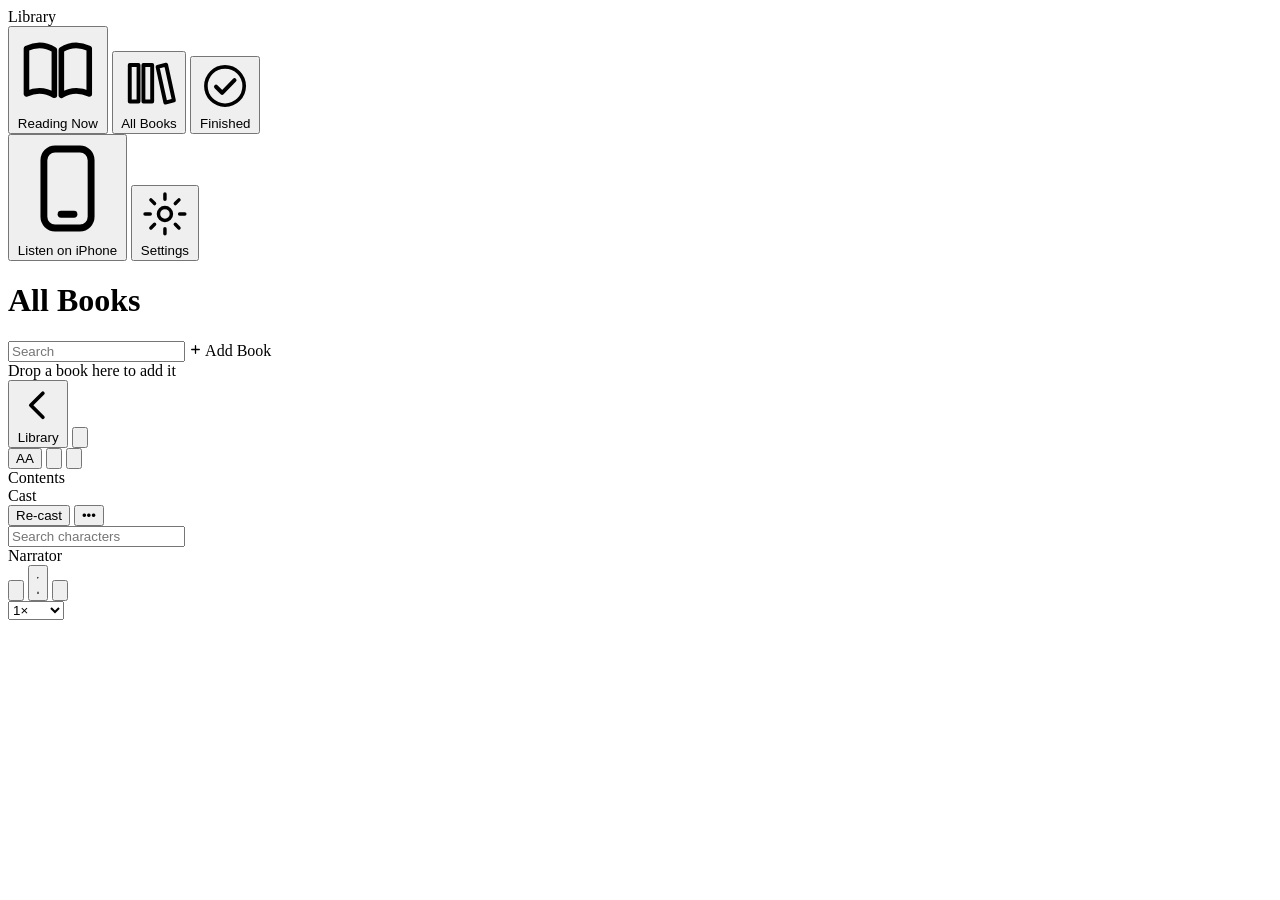
==== realbook/static/index.html @ 7ae171ad "RealBook for iPhone: offline copies that keep your place in step The Mac gets a Listen on iPhone tab" ====
<!doctype html>
<html lang="en">
<head>
  <meta charset="utf-8">
  <meta name="viewport" content="width=device-width, initial-scale=1, viewport-fit=cover">
  <meta name="apple-mobile-web-app-capable" content="yes">
  <meta name="apple-mobile-web-app-status-bar-style" content="default">
  <meta name="theme-color" content="#1e1e1e" media="(prefers-color-scheme: dark)">
  <link rel="apple-touch-icon" href="/static/icon-180.png">
  <link rel="manifest" href="/manifest.webmanifest">
  <title>RealBook</title>
  <link rel="stylesheet" href="/static/style.css">
</head>
<body>
  <!-- Library -->
  <div id="library" class="view library">
    <aside class="sidebar pywebview-drag-region">
      <div class="sidebar-top pywebview-drag-region"></div>
      <nav class="sidebar-nav pywebview-drag-region">
        <div class="sidebar-label">Library</div>
        <button class="nav-item" data-filter="reading">
          <svg viewBox="0 0 24 24"><path d="M3 5.6c2.7-1.3 5.5-1.2 8 .4v13c-2.5-1.5-5.3-1.6-8-.4v-13Zm10 .4c2.5-1.6 5.3-1.7 8-.4v13c-2.7-1.2-5.5-1.1-8 .4v-13Z" fill="none" stroke="currentColor" stroke-width="1.6" stroke-linejoin="round"/></svg>
          Reading Now
        </button>
        <button class="nav-item" data-filter="all">
          <svg viewBox="0 0 24 24"><path d="M4 4.5h3.6v15H4zM9.6 4.5h3.6v15H9.6zM15.4 5.3l3.5-.9 3.2 14.6-3.5.9z" fill="none" stroke="currentColor" stroke-width="1.6" stroke-linejoin="round"/></svg>
          All Books
        </button>
        <button class="nav-item" data-filter="finished">
          <svg viewBox="0 0 24 24"><circle cx="12" cy="12" r="8.5" fill="none" stroke="currentColor" stroke-width="1.6"/><path d="m8 12.3 2.7 2.7L16.2 9.4" fill="none" stroke="currentColor" stroke-width="1.8" stroke-linecap="round" stroke-linejoin="round"/></svg>
          Finished
        </button>
      </nav>
      <div class="sidebar-bottom web-only mac-only">
        <button class="nav-item" data-filter="phone">
          <svg viewBox="0 0 24 24"><rect x="6.5" y="2.8" width="11" height="18.4" rx="2.6" fill="none" stroke="currentColor" stroke-width="1.6"/><path d="M10.5 18h3" stroke="currentColor" stroke-width="1.6" stroke-linecap="round"/></svg>
          Listen on iPhone
        </button>
        <button class="nav-item" data-action="settings">
          <svg viewBox="0 0 24 24"><circle cx="12" cy="12" r="3" fill="none" stroke="currentColor" stroke-width="1.6"/><path d="M12 2.8v2.4M12 18.8v2.4M2.8 12h2.4M18.8 12h2.4M5.5 5.5l1.7 1.7M16.8 16.8l1.7 1.7M5.5 18.5l1.7-1.7M16.8 7.2l1.7-1.7" stroke="currentColor" stroke-width="1.6" stroke-linecap="round"/></svg>
          Settings
        </button>
      </div>
    </aside>
    <main class="library-main">
      <header class="lib-toolbar pywebview-drag-region">
        <h1 id="lib-title" class="pywebview-drag-region">All Books</h1>
        <input id="search" type="search" placeholder="Search" autocomplete="off" spellcheck="false">
        <label class="button primary" for="file-input" id="add-book">
          <svg viewBox="0 0 24 24" width="13" height="13"><path d="M12 5v14M5 12h14" stroke="currentColor" stroke-width="2.4" stroke-linecap="round"/></svg>
          Add Book
        </label>
        <input type="file" id="file-input" accept=".epub,.txt,.md" hidden>
        <input type="file" id="source-input" accept=".epub,.txt,.md" hidden>
      </header>
      <div class="library-scroll">
        <div id="voice-banner" class="voice-banner hidden"></div>
        <div id="drop" class="drop">Drop a book here to add it</div>
        <div id="books" class="grid"></div>
      </div>
    </main>
  </div>

  <!-- Reader -->
  <div id="reader" class="view reader hidden">
    <header class="reader-toolbar pywebview-drag-region">
      <div class="tb-group pywebview-drag-region">
        <button class="tb-btn" id="back" title="Library (⌘L)">
          <svg viewBox="0 0 24 24"><path d="M14.5 5.5 8 12l6.5 6.5" fill="none" stroke="currentColor" stroke-width="2" stroke-linecap="round" stroke-linejoin="round"/></svg>
          <span>Library</span>
        </button>
        <button class="tb-btn icon-only" id="toc-btn" title="Contents (⌘1)">
          <svg viewBox="0 0 24 24"><path d="M9 6.5h11M9 12h11M9 17.5h11" stroke="currentColor" stroke-width="1.8" stroke-linecap="round"/><circle cx="5" cy="6.5" r="1.2" fill="currentColor"/><circle cx="5" cy="12" r="1.2" fill="currentColor"/><circle cx="5" cy="17.5" r="1.2" fill="currentColor"/></svg>
        </button>
      </div>
      <div class="tb-title pywebview-drag-region" id="book-title"></div>
      <div class="tb-group right pywebview-drag-region">
        <button class="tb-btn aa" id="aa-btn" title="Appearance"><span class="aa-small">A</span><span class="aa-big">A</span></button>
        <button class="tb-btn icon-only" id="cast-btn" title="Cast (⌘2)">
          <svg viewBox="0 0 24 24"><circle cx="9" cy="8.5" r="3.2" fill="none" stroke="currentColor" stroke-width="1.7"/><path d="M3.2 19c.6-3.3 3-5 5.8-5s5.2 1.7 5.8 5" fill="none" stroke="currentColor" stroke-width="1.7" stroke-linecap="round"/><circle cx="16.6" cy="9.4" r="2.6" fill="none" stroke="currentColor" stroke-width="1.6"/><path d="M16.2 14.1c2.5-.2 4.3 1.3 4.7 4.2" fill="none" stroke="currentColor" stroke-width="1.6" stroke-linecap="round"/></svg>
        </button>
        <button class="tb-btn icon-only web-only mac-only" data-action="settings" title="Settings">
          <svg viewBox="0 0 24 24"><circle cx="12" cy="12" r="3" fill="none" stroke="currentColor" stroke-width="1.6"/><path d="M12 2.8v2.4M12 18.8v2.4M2.8 12h2.4M18.8 12h2.4M5.5 5.5l1.7 1.7M16.8 16.8l1.7 1.7M5.5 18.5l1.7-1.7M16.8 7.2l1.7-1.7" stroke="currentColor" stroke-width="1.6" stroke-linecap="round"/></svg>
        </button>
      </div>
    </header>
    <div class="reader-body">
      <aside class="panel left" id="toc">
        <div class="panel-head">Contents</div>
        <div id="toc-list" class="toc-list"></div>
      </aside>
      <article class="page" id="page"></article>
      <aside class="panel right" id="cast">
        <div class="panel-head">
          <span>Cast</span>
          <div class="cast-actions">
            <button class="button small" id="recast" title="Pick voices again for characters you haven't set by hand">Re-cast</button>
            <button class="button small" id="cast-more" title="More">•••</button>
          </div>
        </div>
        <div id="job" class="job hidden"></div>
        <div class="cast-search"><input id="cast-search" class="search-field" type="search" placeholder="Search characters" autocomplete="off" spellcheck="false"></div>
        <div id="cast-list" class="cast-list"></div>
      </aside>
    </div>
    <footer class="player" id="player">
      <div class="player-now">
        <span class="dot" id="now-dot"></span>
        <div class="player-text">
          <div class="now-speaker" id="now-speaker">Narrator</div>
          <div class="now-chapter" id="now-chapter"></div>
        </div>
      </div>
      <div class="player-controls">
        <button class="icon" id="prev" title="Previous line (←)"><svg viewBox="0 0 24 24"><path d="M6 6h2v12H6zM9.5 12 18 6v12z" fill="currentColor"/></svg></button>
        <button class="icon play" id="play" title="Play / pause (space)">
          <svg id="icon-play" viewBox="0 0 24 24"><path d="M8 5.5v13l10.5-6.5z" fill="currentColor"/></svg>
          <svg id="icon-pause" class="hidden" viewBox="0 0 24 24"><path d="M7 5h3.6v14H7zM13.4 5H17v14h-3.6z" fill="currentColor"/></svg>
        </button>
        <button class="icon" id="next" title="Next line (→)"><svg viewBox="0 0 24 24"><path d="M16 6h2v12h-2zM6 18l8.5-6L6 6z" fill="currentColor"/></svg></button>
      </div>
      <div class="player-extra">
        <div class="progress" title="Progress in this chapter"><div id="progress-bar"></div></div>
        <select id="speed" title="Playback speed">
          <option value="0.8">0.8×</option><option value="1" selected>1×</option><option value="1.15">1.15×</option>
          <option value="1.3">1.3×</option><option value="1.5">1.5×</option><option value="1.75">1.75×</option><option value="2">2×</option>
        </select>
      </div>
    </footer>
  </div>

  <div id="aa-pop" class="popover hidden"></div>
  <div id="menu" class="menu hidden"></div>
  <dialog id="dialog"></dialog>
  <div id="toast" class="toast hidden"></div>
  <script src="/static/app.js"></script>
</body>
</html>
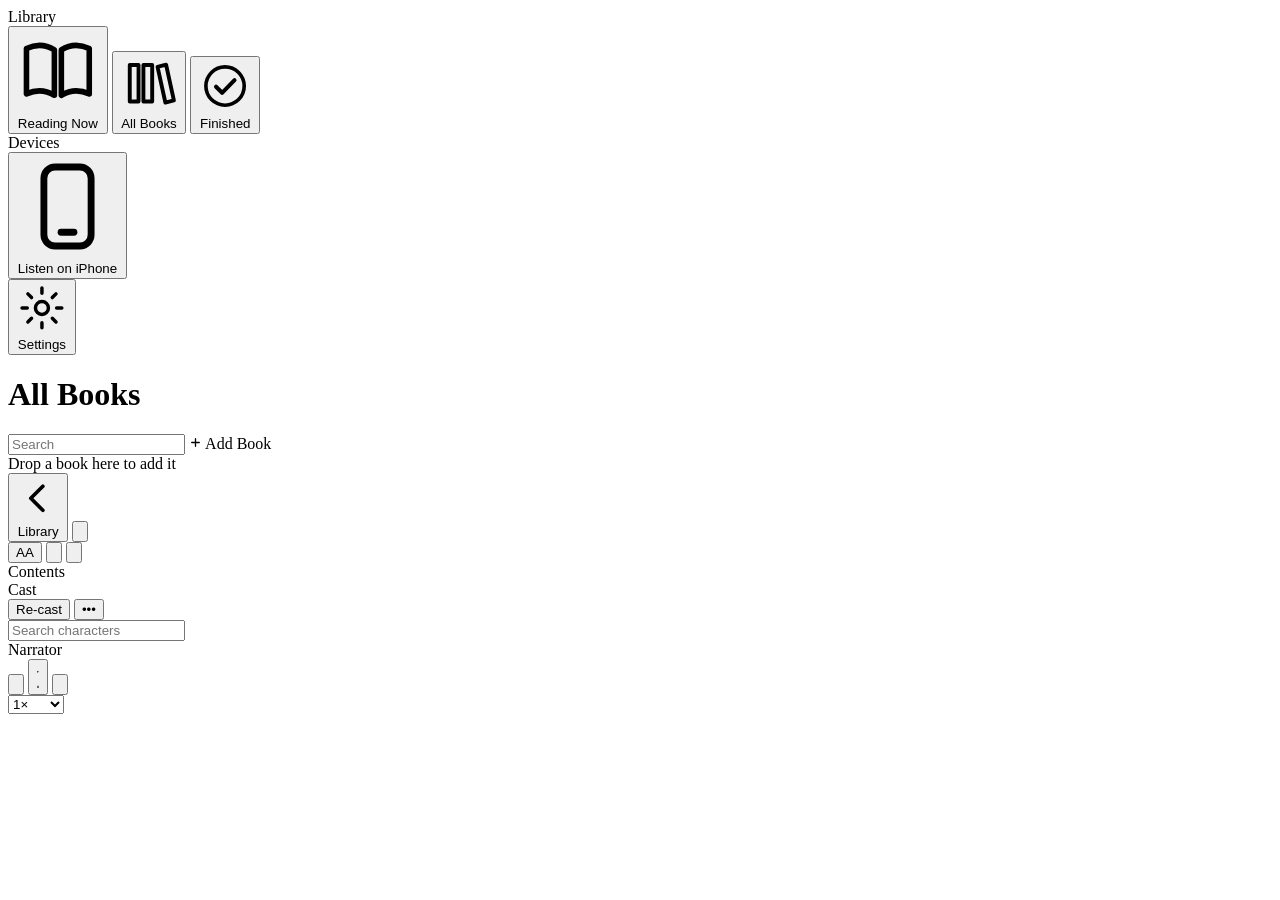
==== commit c2708e96: "Listen on iPhone shows in the Mac app's sidebar It sat with Settings, a part of the sidebar the Mac " ====
--- a/realbook/static/index.html
+++ b/realbook/static/index.html
@@ -30,12 +30,13 @@
           <svg viewBox="0 0 24 24"><circle cx="12" cy="12" r="8.5" fill="none" stroke="currentColor" stroke-width="1.6"/><path d="m8 12.3 2.7 2.7L16.2 9.4" fill="none" stroke="currentColor" stroke-width="1.8" stroke-linecap="round" stroke-linejoin="round"/></svg>
           Finished
         </button>
-      </nav>
-      <div class="sidebar-bottom web-only mac-only">
-        <button class="nav-item" data-filter="phone">
+        <div class="sidebar-label mac-only">Devices</div>
+        <button class="nav-item mac-only" data-filter="phone">
           <svg viewBox="0 0 24 24"><rect x="6.5" y="2.8" width="11" height="18.4" rx="2.6" fill="none" stroke="currentColor" stroke-width="1.6"/><path d="M10.5 18h3" stroke="currentColor" stroke-width="1.6" stroke-linecap="round"/></svg>
           Listen on iPhone
         </button>
+      </nav>
+      <div class="sidebar-bottom web-only mac-only">
         <button class="nav-item" data-action="settings">
           <svg viewBox="0 0 24 24"><circle cx="12" cy="12" r="3" fill="none" stroke="currentColor" stroke-width="1.6"/><path d="M12 2.8v2.4M12 18.8v2.4M2.8 12h2.4M18.8 12h2.4M5.5 5.5l1.7 1.7M16.8 16.8l1.7 1.7M5.5 18.5l1.7-1.7M16.8 7.2l1.7-1.7" stroke="currentColor" stroke-width="1.6" stroke-linecap="round"/></svg>
           Settings
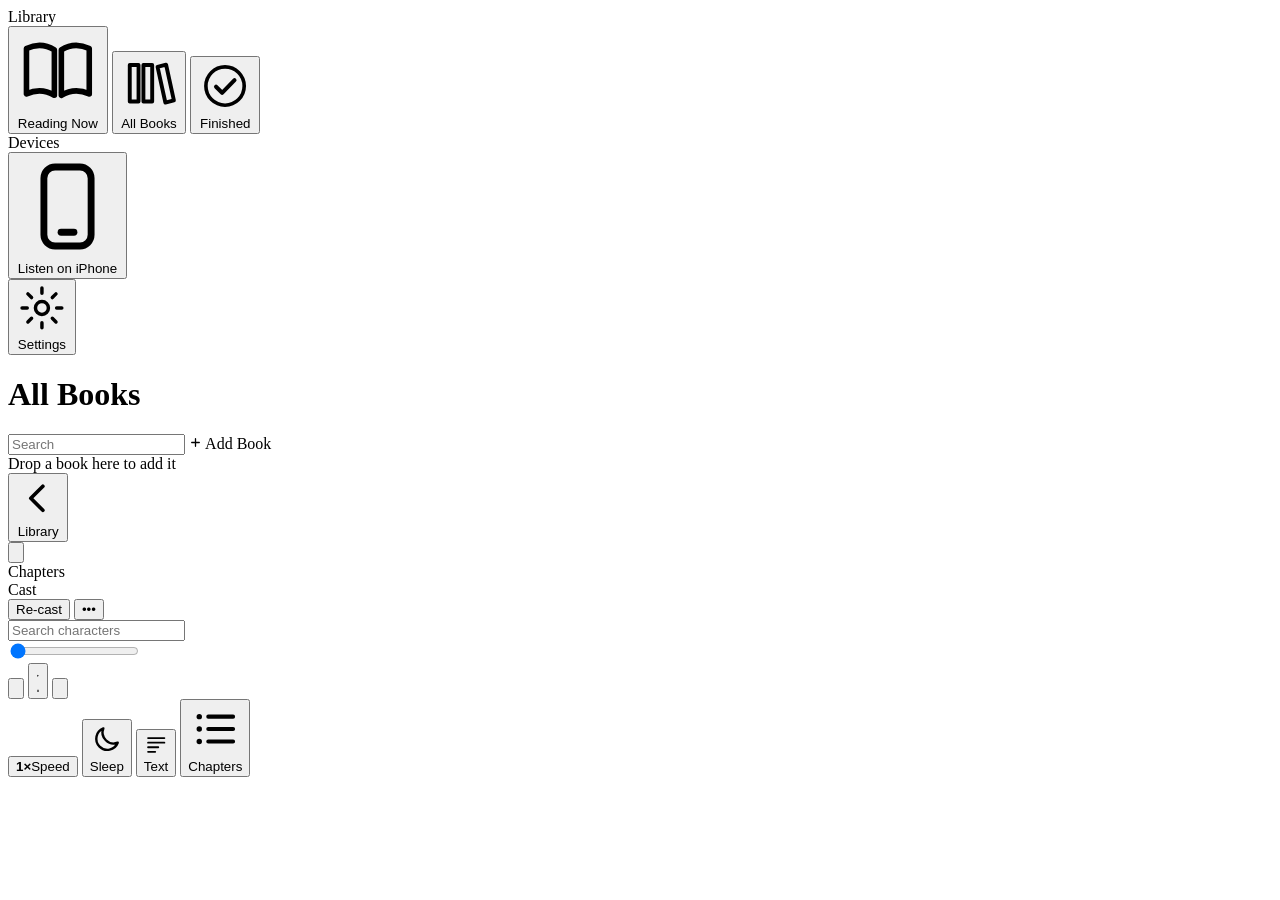
==== commit f1737824: "Mac: the book opens in the iPhone's player, with the text as a view A book on the Mac now opens as i" ====
--- a/realbook/static/index.html
+++ b/realbook/static/index.html
@@ -57,39 +57,45 @@
       <div class="library-scroll">
         <div id="voice-banner" class="voice-banner hidden"></div>
         <div id="drop" class="drop">Drop a book here to add it</div>
+        <div id="continue"></div>
         <div id="books" class="grid"></div>
       </div>
     </main>
   </div>
 
-  <!-- Reader -->
+  <!-- Reader: the book playing, as on the iPhone. Its cover and the line being read, or (Text) the
+       whole chapter; the same controls below both. -->
   <div id="reader" class="view reader hidden">
+    <div class="np-backdrop" id="np-backdrop"></div>
     <header class="reader-toolbar pywebview-drag-region">
       <div class="tb-group pywebview-drag-region">
         <button class="tb-btn" id="back" title="Library (⌘L)">
           <svg viewBox="0 0 24 24"><path d="M14.5 5.5 8 12l6.5 6.5" fill="none" stroke="currentColor" stroke-width="2" stroke-linecap="round" stroke-linejoin="round"/></svg>
           <span>Library</span>
         </button>
-        <button class="tb-btn icon-only" id="toc-btn" title="Contents (⌘1)">
-          <svg viewBox="0 0 24 24"><path d="M9 6.5h11M9 12h11M9 17.5h11" stroke="currentColor" stroke-width="1.8" stroke-linecap="round"/><circle cx="5" cy="6.5" r="1.2" fill="currentColor"/><circle cx="5" cy="12" r="1.2" fill="currentColor"/><circle cx="5" cy="17.5" r="1.2" fill="currentColor"/></svg>
-        </button>
       </div>
       <div class="tb-title pywebview-drag-region" id="book-title"></div>
       <div class="tb-group right pywebview-drag-region">
-        <button class="tb-btn aa" id="aa-btn" title="Appearance"><span class="aa-small">A</span><span class="aa-big">A</span></button>
-        <button class="tb-btn icon-only" id="cast-btn" title="Cast (⌘2)">
-          <svg viewBox="0 0 24 24"><circle cx="9" cy="8.5" r="3.2" fill="none" stroke="currentColor" stroke-width="1.7"/><path d="M3.2 19c.6-3.3 3-5 5.8-5s5.2 1.7 5.8 5" fill="none" stroke="currentColor" stroke-width="1.7" stroke-linecap="round"/><circle cx="16.6" cy="9.4" r="2.6" fill="none" stroke="currentColor" stroke-width="1.6"/><path d="M16.2 14.1c2.5-.2 4.3 1.3 4.7 4.2" fill="none" stroke="currentColor" stroke-width="1.6" stroke-linecap="round"/></svg>
-        </button>
-        <button class="tb-btn icon-only web-only mac-only" data-action="settings" title="Settings">
-          <svg viewBox="0 0 24 24"><circle cx="12" cy="12" r="3" fill="none" stroke="currentColor" stroke-width="1.6"/><path d="M12 2.8v2.4M12 18.8v2.4M2.8 12h2.4M18.8 12h2.4M5.5 5.5l1.7 1.7M16.8 16.8l1.7 1.7M5.5 18.5l1.7-1.7M16.8 7.2l1.7-1.7" stroke="currentColor" stroke-width="1.6" stroke-linecap="round"/></svg>
+        <button class="round-btn" id="more-btn" title="Cast, text size and theme">
+          <svg viewBox="0 0 24 24"><circle cx="6" cy="12" r="1.7" fill="currentColor"/><circle cx="12" cy="12" r="1.7" fill="currentColor"/><circle cx="18" cy="12" r="1.7" fill="currentColor"/></svg>
         </button>
       </div>
     </header>
     <div class="reader-body">
       <aside class="panel left" id="toc">
-        <div class="panel-head">Contents</div>
+        <div class="panel-head">Chapters</div>
         <div id="toc-list" class="toc-list"></div>
       </aside>
+      <section class="nowplaying" id="nowplaying">
+        <div class="np-cover" id="now-cover"></div>
+        <div class="np-title" id="np-title"></div>
+        <div class="np-chapter" id="now-chapter"></div>
+        <div class="np-lines" id="np-lines" title="Show the text">
+          <div class="np-side" id="np-before"></div>
+          <div class="np-current"><span class="np-who hidden" id="now-speaker"></span><div id="np-line"></div></div>
+          <div class="np-side" id="np-after"></div>
+        </div>
+      </section>
       <article class="page" id="page"></article>
       <aside class="panel right" id="cast">
         <div class="panel-head">
@@ -105,27 +111,29 @@
       </aside>
     </div>
     <footer class="player" id="player">
-      <div class="player-now">
-        <span class="dot" id="now-dot"></span>
-        <div class="player-text">
-          <div class="now-speaker" id="now-speaker">Narrator</div>
-          <div class="now-chapter" id="now-chapter"></div>
-        </div>
+      <div class="scrub">
+        <input type="range" id="scrub" min="0" max="0" value="0" step="1" aria-label="Line in this chapter">
+        <div class="scrub-labels"><span id="pos-left"></span><span id="pos-right"></span></div>
       </div>
       <div class="player-controls">
-        <button class="icon" id="prev" title="Previous line (←)"><svg viewBox="0 0 24 24"><path d="M6 6h2v12H6zM9.5 12 18 6v12z" fill="currentColor"/></svg></button>
+        <button class="icon" id="prev" title="Previous line (←)"><svg viewBox="0 0 24 24"><path d="M5 5h2.6v14H5zM9 12l10-7v14z" fill="currentColor"/></svg></button>
         <button class="icon play" id="play" title="Play / pause (space)">
           <svg id="icon-play" viewBox="0 0 24 24"><path d="M8 5.5v13l10.5-6.5z" fill="currentColor"/></svg>
           <svg id="icon-pause" class="hidden" viewBox="0 0 24 24"><path d="M7 5h3.6v14H7zM13.4 5H17v14h-3.6z" fill="currentColor"/></svg>
         </button>
-        <button class="icon" id="next" title="Next line (→)"><svg viewBox="0 0 24 24"><path d="M16 6h2v12h-2zM6 18l8.5-6L6 6z" fill="currentColor"/></svg></button>
+        <button class="icon" id="next" title="Next line (→)"><svg viewBox="0 0 24 24"><path d="M16.4 5H19v14h-2.6zM15 12 5 19V5z" fill="currentColor"/></svg></button>
       </div>
-      <div class="player-extra">
-        <div class="progress" title="Progress in this chapter"><div id="progress-bar"></div></div>
-        <select id="speed" title="Playback speed">
-          <option value="0.8">0.8×</option><option value="1" selected>1×</option><option value="1.15">1.15×</option>
-          <option value="1.3">1.3×</option><option value="1.5">1.5×</option><option value="1.75">1.75×</option><option value="2">2×</option>
-        </select>
+      <div class="player-row">
+        <button class="row-item" id="speed-btn" title="Playback speed"><span class="row-icon"><b id="speed-label">1×</b></span><span>Speed</span></button>
+        <button class="row-item" id="sleep-btn" title="Stop playing after a while">
+          <span class="row-icon"><svg viewBox="0 0 24 24"><path d="M19.5 14.6A7.8 7.8 0 0 1 9.4 4.5a7.8 7.8 0 1 0 10.1 10.1Z" fill="none" stroke="currentColor" stroke-width="1.7" stroke-linejoin="round"/></svg></span><span id="sleep-label">Sleep</span>
+        </button>
+        <button class="row-item" id="text-btn" title="Show the text (⌘3)">
+          <span class="row-icon"><svg viewBox="0 0 24 24"><path d="M4 6h16M4 10.5h16M4 15h10M4 19.5h7" stroke="currentColor" stroke-width="1.8" stroke-linecap="round"/></svg></span><span>Text</span>
+        </button>
+        <button class="row-item" id="toc-btn" title="Chapters (⌘1)">
+          <span class="row-icon"><svg viewBox="0 0 24 24"><path d="M9 6.5h11M9 12h11M9 17.5h11" stroke="currentColor" stroke-width="1.8" stroke-linecap="round"/><circle cx="5" cy="6.5" r="1.2" fill="currentColor"/><circle cx="5" cy="12" r="1.2" fill="currentColor"/><circle cx="5" cy="17.5" r="1.2" fill="currentColor"/></svg></span><span>Chapters</span>
+        </button>
       </div>
     </footer>
   </div>
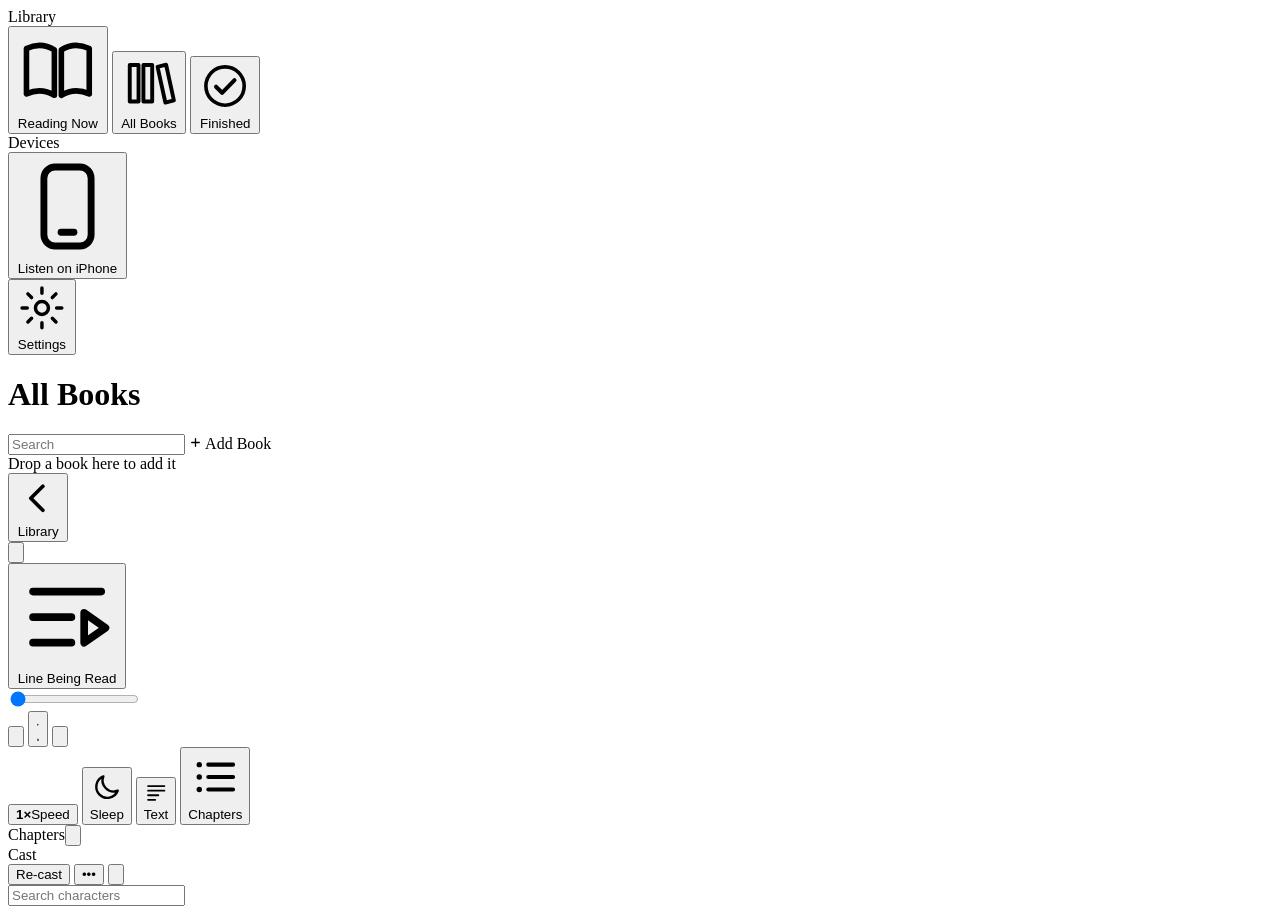
==== commit 38e0ec7b: "Mac: menus and panels behave, the line stays in view, one black Scrolling to a line used scrollIntoV" ====
--- a/realbook/static/index.html
+++ b/realbook/static/index.html
@@ -5,7 +5,7 @@
   <meta name="viewport" content="width=device-width, initial-scale=1, viewport-fit=cover">
   <meta name="apple-mobile-web-app-capable" content="yes">
   <meta name="apple-mobile-web-app-status-bar-style" content="default">
-  <meta name="theme-color" content="#1e1e1e" media="(prefers-color-scheme: dark)">
+  <meta name="theme-color" content="#000000" media="(prefers-color-scheme: dark)">
   <link rel="apple-touch-icon" href="/static/icon-180.png">
   <link rel="manifest" href="/manifest.webmanifest">
   <title>RealBook</title>
@@ -82,10 +82,6 @@
       </div>
     </header>
     <div class="reader-body">
-      <aside class="panel left" id="toc">
-        <div class="panel-head">Chapters</div>
-        <div id="toc-list" class="toc-list"></div>
-      </aside>
       <section class="nowplaying" id="nowplaying">
         <div class="np-cover" id="now-cover"></div>
         <div class="np-title" id="np-title"></div>
@@ -97,18 +93,10 @@
         </div>
       </section>
       <article class="page" id="page"></article>
-      <aside class="panel right" id="cast">
-        <div class="panel-head">
-          <span>Cast</span>
-          <div class="cast-actions">
-            <button class="button small" id="recast" title="Pick voices again for characters you haven't set by hand">Re-cast</button>
-            <button class="button small" id="cast-more" title="More">•••</button>
-          </div>
-        </div>
-        <div id="job" class="job hidden"></div>
-        <div class="cast-search"><input id="cast-search" class="search-field" type="search" placeholder="Search characters" autocomplete="off" spellcheck="false"></div>
-        <div id="cast-list" class="cast-list"></div>
-      </aside>
+      <button class="follow-btn hidden" id="follow-btn" title="Go back to the line being read">
+        <svg viewBox="0 0 24 24"><path d="M4 6h16M4 12h9M4 18h9M16 11l5 3.5-5 3.5z" fill="none" stroke="currentColor" stroke-width="1.8" stroke-linecap="round" stroke-linejoin="round"/></svg>
+        Line Being Read
+      </button>
     </div>
     <footer class="player" id="player">
       <div class="scrub">
@@ -136,6 +124,23 @@
         </button>
       </div>
     </footer>
+    <aside class="panel left" id="toc">
+      <div class="panel-head"><span>Chapters</span><button class="round-btn small panel-close" data-close-panel title="Close (esc)"><svg viewBox="0 0 24 24"><path d="m7 7 10 10M17 7 7 17" stroke="currentColor" stroke-width="2" stroke-linecap="round"/></svg></button></div>
+      <div id="toc-list" class="toc-list"></div>
+    </aside>
+    <aside class="panel right" id="cast">
+      <div class="panel-head">
+        <span>Cast</span>
+        <div class="cast-actions">
+          <button class="button small" id="recast" title="Pick voices again for characters you haven't set by hand">Re-cast</button>
+          <button class="button small" id="cast-more" title="More">•••</button>
+          <button class="round-btn small panel-close" data-close-panel title="Close (esc)"><svg viewBox="0 0 24 24"><path d="m7 7 10 10M17 7 7 17" stroke="currentColor" stroke-width="2" stroke-linecap="round"/></svg></button>
+        </div>
+      </div>
+      <div id="job" class="job hidden"></div>
+      <div class="cast-search"><input id="cast-search" class="search-field" type="search" placeholder="Search characters" autocomplete="off" spellcheck="false"></div>
+      <div id="cast-list" class="cast-list"></div>
+    </aside>
   </div>
 
   <div id="aa-pop" class="popover hidden"></div>
